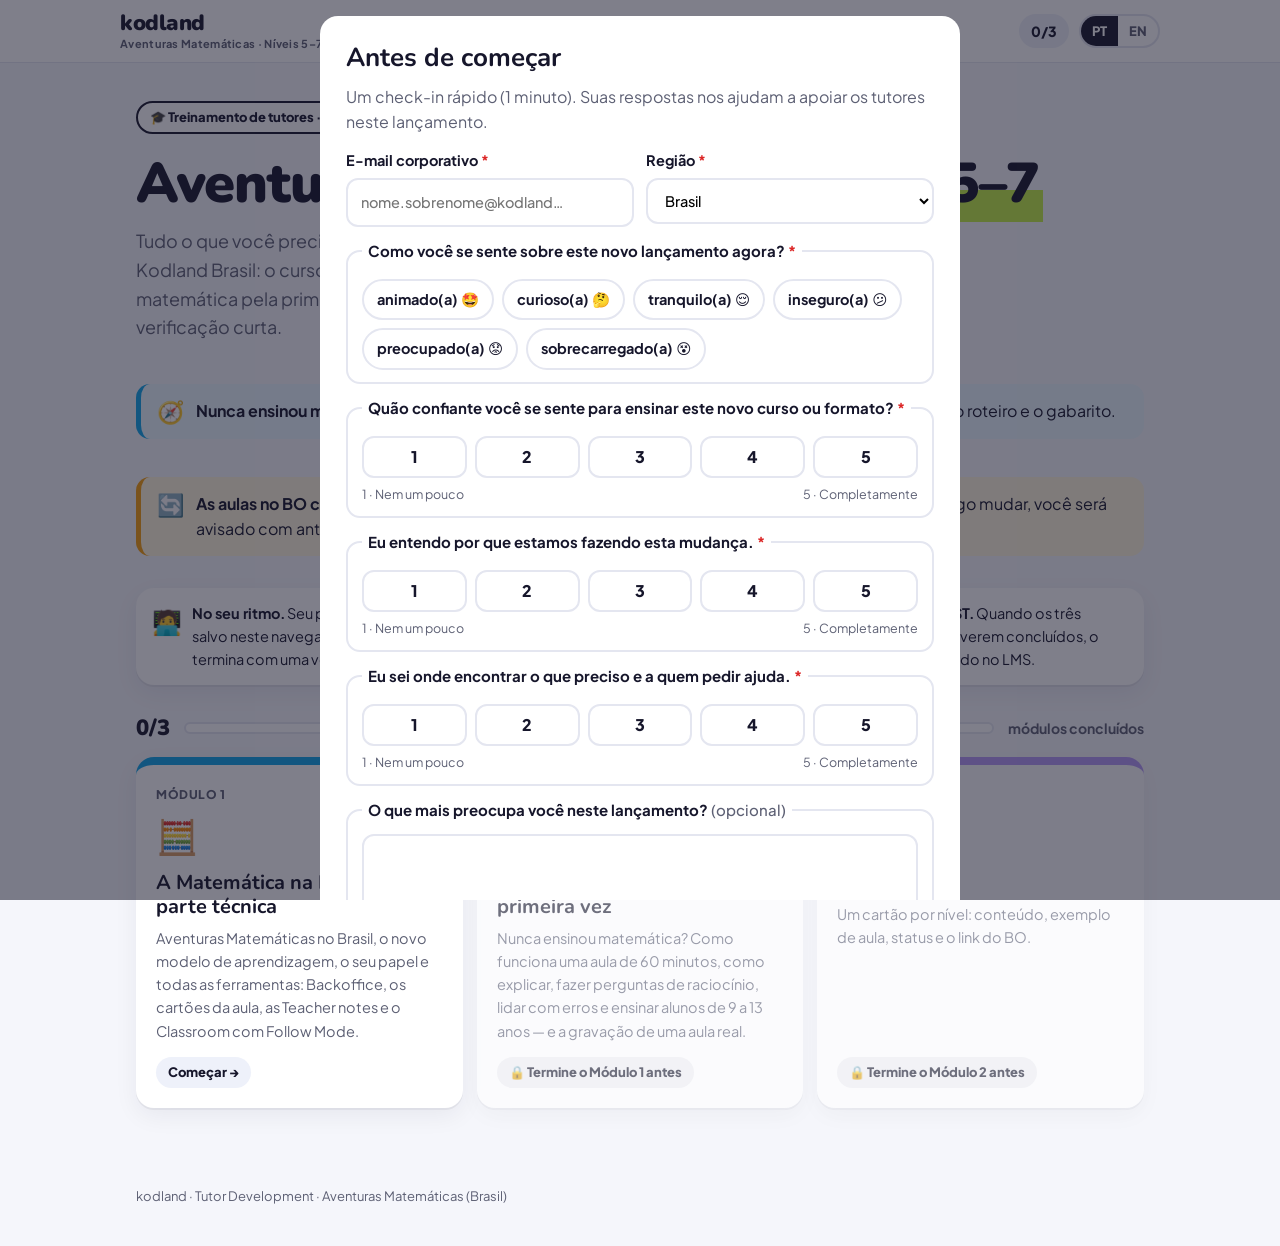
==== index.html @ f68325d1 "Add files via upload" ====
<!doctype html>
<html lang="pt">
<head>
<meta charset="utf-8">
<meta name="viewport" content="width=device-width, initial-scale=1">
<title>Math Adventures Levels 5–7 · Tutor training</title>
<script>
/* Language: ?lang=pt (default) or ?lang=en loads assets/content-<lang>.js */
(function(){
  var m = /[?&]lang=([a-z]{2})/.exec(location.search);
  var lang = m && ['pt','en'].indexOf(m[1]) >= 0 ? m[1] : 'pt';
  window.COURSE_LANGS = [['pt','PT'],['en','EN']];
  document.write('<script src="assets/content-' + lang + '.js"><\/script>');
})();
</script>
<script>
if (!window.COURSE){ /* the language file is missing or broken: fall back to Portuguese */
  document.write('<script src="assets/content-pt.js"><\/script>');
}
</script>
<link rel="preconnect" href="https://fonts.googleapis.com">
<link rel="preconnect" href="https://fonts.gstatic.com" crossorigin>
<link href="https://fonts.googleapis.com/css2?family=Nunito:wght@700;800;900&family=Plus+Jakarta+Sans:wght@400;500;600;700;800&display=swap" rel="stylesheet">
<link rel="stylesheet" href="assets/course.css">
</head>
<body>
<nav class="nav" id="nav"></nav>
<main id="view"></main>
<div class="ovl" id="modal"></div>
<div class="ovl survey-ovl" id="startSurvey"></div>
<canvas id="confetti"></canvas>
<footer class="foot"><span id="footTxt"></span><button id="devLink" type="button">🛠 Developer</button></footer>
<script src="assets/engine.js"></script>
</body>
</html>
---- assets/course.css ----
/* Aventuras Matemáticas — Tutor Training (Brazil) · styles */
:root{
  --bg:#F5F6FB; --card:#FFFFFF; --ink:#16162B; --muted:#5D6074; --line:#E4E6F0; --soft:#EEF1FA;
  --lime:#C4F046; --lime-d:#9CC92A; --pink:#F03D9E; --course:#0EA5E9;
  --ok:#16A34A; --ok-bg:#E8F7EC; --ko:#DC2626; --ko-bg:#FDECEC; --warn-bg:#FFF6DD; --tip-bg:#E9F6FE;
  --r:18px; --shadow:0 2px 0 rgba(22,22,43,.06), 0 8px 24px rgba(22,22,43,.06);
  --fh:'Nunito', system-ui, sans-serif; --fb:'Plus Jakarta Sans', system-ui, sans-serif;
}
*{ box-sizing:border-box; }
html{ scroll-behavior:smooth; }
body{ margin:0; background:var(--bg); color:var(--ink); font:16px/1.6 var(--fb); -webkit-font-smoothing:antialiased; }
body.locked{ overflow:hidden; }
button{ font:inherit; color:inherit; cursor:pointer; }
a{ color:#2563EB; }
h1,h2,h3,h4{ font-family:var(--fh); line-height:1.2; margin:0 0 .4em; }
img{ max-width:100%; }

/* nav */
.nav{ position:sticky; top:0; z-index:20; display:flex; align-items:center; gap:10px; padding:12px max(16px, calc(50% - 520px)); background:rgba(255,255,255,.92); backdrop-filter:blur(8px); border-bottom:1px solid var(--line); }
.logo{ font:900 22px var(--fh); letter-spacing:-.5px; display:flex; flex-direction:column; line-height:1; }
.logo small{ font:700 11px var(--fb); color:var(--muted); letter-spacing:.3px; margin-top:3px; }
.sp{ flex:1; }
.npill{ background:var(--soft); border-radius:999px; padding:6px 12px; font-weight:800; font-size:14px; }
.nbtn{ background:none; border:2px solid var(--line); border-radius:999px; padding:6px 14px; font-weight:700; font-size:14px; }
.nbtn:hover{ border-color:var(--ink); }
.langsw{ display:inline-flex; border:2px solid var(--line); border-radius:999px; overflow:hidden; }
.langsw a{ padding:5px 11px; font-weight:800; font-size:13px; color:var(--muted); text-decoration:none; }
.langsw a.on{ background:var(--ink); color:#fff; }

main{ max-width:1040px; margin:0 auto; padding:28px 16px 60px; }
.foot{ max-width:1040px; margin:0 auto; padding:18px 16px 40px; color:var(--muted); font-size:13px; display:flex; gap:12px; justify-content:space-between; flex-wrap:wrap; }
.foot button{ background:none; border:none; color:var(--muted); font-size:13px; }

/* buttons */
.btn-y,.btn-g{ display:inline-flex; align-items:center; gap:6px; border-radius:999px; padding:12px 22px; font-weight:800; font-size:15px; text-decoration:none; border:2px solid var(--ink); }
.btn-y{ background:var(--lime); color:var(--ink); box-shadow:0 3px 0 var(--ink); }
.btn-y:hover{ transform:translateY(-1px); }
.btn-y:disabled{ opacity:.45; cursor:not-allowed; transform:none; box-shadow:none; }
.btn-g{ background:#fff; color:var(--ink); }
.btn-row{ display:flex; gap:10px; flex-wrap:wrap; align-items:center; margin-top:18px; }
.btn-row.center{ justify-content:center; }
.btn-col{ display:flex; flex-direction:column; gap:8px; margin-top:14px; }
.btn-col button{ justify-content:center; }

/* home */
.hero{ padding:10px 0 6px; }
.kicker{ display:inline-block; background:#fff; border:2px solid var(--ink); border-radius:999px; padding:4px 12px; font-weight:800; font-size:13px; }
.hero h1{ font-size:clamp(34px, 6vw, 56px); font-weight:900; margin:16px 0 10px; letter-spacing:-1px; }
.hl{ background:linear-gradient(transparent 58%, var(--lime) 58%); padding:0 4px; }
.lead{ font-size:18px; color:var(--muted); max-width:760px; margin:0; }
.notes{ display:grid; gap:10px; margin-top:22px; }
.facts{ display:grid; grid-template-columns:repeat(auto-fit, minmax(220px, 1fr)); gap:12px; margin-top:18px; }
.fact{ background:#fff; border-radius:var(--r); padding:14px 16px; display:flex; gap:10px; box-shadow:var(--shadow); font-size:14.5px; }
.fn{ font-size:24px; }
.prog{ display:flex; align-items:center; gap:14px; margin:28px 0 14px; }
.prog b{ font:900 22px var(--fh); }
.ptrack{ flex:1; height:12px; background:#fff; border-radius:999px; overflow:hidden; border:2px solid var(--line); }
.pfill{ height:100%; background:var(--lime-d); border-radius:999px; transition:width .4s; }
.plabel{ color:var(--muted); font-size:14px; font-weight:700; }
.mods{ display:grid; grid-template-columns:repeat(auto-fill, minmax(280px, 1fr)); gap:14px; }
.mcard{ text-align:left; background:#fff; border:none; border-radius:var(--r); padding:20px; box-shadow:var(--shadow); border-top:8px solid var(--mc); display:flex; flex-direction:column; gap:4px; min-height:220px; transition:transform .15s; }
.mcard:hover{ transform:translateY(-2px); }
.mcard .mn{ font-size:12px; font-weight:800; text-transform:uppercase; letter-spacing:.6px; color:var(--muted); }
.mcard .me{ font-size:34px; }
.mcard h3{ font-size:20px; margin:4px 0; }
.mcard p{ margin:0; color:var(--muted); font-size:14.5px; flex:1; }
.badge{ align-self:flex-start; margin-top:10px; background:var(--soft); border-radius:999px; padding:5px 12px; font-weight:800; font-size:13px; }
.mcard.done .badge{ background:var(--ok-bg); color:var(--ok); }
.mcard.locked{ opacity:.6; }
.mcard.locked .badge{ background:#F1F1F4; }

/* callouts */
.callout{ display:flex; gap:12px; border-radius:14px; padding:14px 16px; background:var(--tip-bg); border-left:5px solid var(--course); margin:14px 0; }
.callout.warn{ background:var(--warn-bg); border-left-color:#F59E0B; }
.callout.tip{ background:var(--tip-bg); }
.callout .ci{ font-size:22px; line-height:1.2; }
.callout p{ margin:0; }

/* module */
.mhead{ background:#fff; border-radius:var(--r); padding:24px; box-shadow:var(--shadow); border-top:8px solid var(--mc); }
.eyebrow{ font-size:12.5px; font-weight:800; text-transform:uppercase; letter-spacing:.6px; color:var(--muted); }
.mhead h1{ font-size:clamp(26px, 4vw, 38px); font-weight:900; margin:8px 0 10px; }
.mobj{ background:var(--soft); border-radius:12px; padding:12px 14px; font-size:15px; }
.chips{ display:flex; flex-wrap:wrap; gap:8px; margin:18px 0 6px; align-items:center; }
.chl{ font-size:13px; font-weight:800; color:var(--muted); margin-right:4px; }
.chip{ background:#fff; border:2px solid var(--line); border-radius:999px; padding:6px 12px; font-size:13.5px; font-weight:700; }
.chip:hover{ border-color:var(--course); }
.sec{ background:#fff; border-radius:var(--r); padding:22px 24px; box-shadow:var(--shadow); margin-top:16px; scroll-margin-top:80px; }
.sh{ font-size:22px; font-weight:900; margin-bottom:12px; }
.hint{ color:var(--muted); margin:-4px 0 14px; font-size:14.5px; }
.rich{ font-size:16px; }
.rich p{ margin:0 0 12px; }
.rich ul,.rich ol{ margin:0 0 14px; padding-left:22px; }
.rich li{ margin:4px 0; }
.rich h3{ font-size:18px; margin-top:18px; }
.rich .lh{ font-size:17px; margin:22px 0 10px; padding-top:14px; border-top:1px dashed var(--line); color:var(--ink); }
.rich .lh:first-child{ border-top:none; padding-top:0; margin-top:0; }
.rich strong{ font-weight:800; }
.rich em{ font-style:italic; }
.rich code{ background:var(--soft); border-radius:6px; padding:1px 6px; font-size:14px; }
.tw{ overflow-x:auto; margin:6px 0 16px; border:1px solid var(--line); border-radius:12px; }
.tw table{ border-collapse:collapse; width:100%; font-size:14.5px; min-width:520px; }
.tw th{ background:var(--soft); text-align:left; font-weight:800; }
.tw th,.tw td{ padding:10px 12px; border-bottom:1px solid var(--line); vertical-align:top; }
.tw tr:last-child td{ border-bottom:none; }
.ic{ width:26px; height:26px; object-fit:contain; vertical-align:middle; margin-right:4px; border-radius:6px; }

/* figures */
.figone,.figrow{ margin:16px 0; display:grid; gap:14px; }
.figrow{ grid-template-columns:repeat(auto-fit, minmax(240px, 1fr)); }
.cfig{ margin:0; background:var(--soft); border-radius:14px; padding:10px; }
.cfig img{ display:block; width:100%; border-radius:10px; }
.cfig figcaption{ font-size:13px; color:var(--muted); margin-top:8px; text-align:center; }
.cfig.ph .phbox{ height:150px; display:grid; place-items:center; font-size:40px; border:2px dashed #C7CBDA; border-radius:10px; background:#fff; }

/* tick lists */
.cklist{ display:flex; flex-direction:column; gap:8px; margin:6px 0 16px; }
.ck{ display:flex; gap:12px; align-items:flex-start; text-align:left; background:#fff; border:2px solid var(--line); border-radius:12px; padding:10px 12px; }
.ckb{ flex:0 0 22px; height:22px; border:2px solid var(--ink); border-radius:6px; margin-top:1px; display:grid; place-items:center; font-weight:900; font-size:14px; }
.ck.on{ border-color:var(--lime-d); background:#F7FDE6; }
.ck.on .ckb{ background:var(--lime); }
.ck.on .ckb::after{ content:'✓'; }

/* module check CTA */
.mcta{ display:flex; gap:16px; align-items:center; background:var(--ink); color:#fff; border-radius:var(--r); padding:20px 22px; margin-top:20px; flex-wrap:wrap; }
.mcta .e{ font-size:34px; }
.mcta .grow{ flex:1; min-width:220px; }
.mcta h3{ margin:0 0 4px; font-size:20px; }
.mcta p{ margin:0; color:#C9CAD8; font-size:14.5px; }
.lockmsg{ margin-top:8px; background:rgba(255,255,255,.1); border-radius:10px; padding:8px 12px; font-size:14px; font-weight:700; color:#FFE38A; }
.shake{ animation:shake .4s; }
@keyframes shake{ 25%{ transform:translateX(-5px);} 75%{ transform:translateX(5px);} }

/* levels */
.levels{ display:grid; grid-template-columns:repeat(auto-fill, minmax(200px, 1fr)); gap:12px; }
.lvl{ text-align:left; background:#fff; border:2px solid var(--line); border-left:8px solid var(--lc); border-radius:14px; padding:14px; display:flex; flex-direction:column; gap:4px; transition:transform .15s; }
.lvl:hover{ transform:translateY(-2px); border-color:var(--lc); }
.lvl .ln{ font:900 20px var(--fh); }
.lvl .lt{ font-size:13.5px; color:var(--muted); font-weight:600; }
.lvl .lm{ display:flex; gap:8px; flex-wrap:wrap; font-size:12.5px; font-weight:700; }
.lvl .ls{ margin-top:6px; font-size:13px; font-weight:800; color:var(--lc); }
.lvl.seen{ background:#F8FBF2; }
.lvl.seen .ls{ color:var(--ok); }
.lhead{ border-top-color:var(--mc); }
.bocard{ display:flex; align-items:center; gap:14px; margin-top:22px; padding:16px 18px; border-radius:14px; background:var(--ink); color:#fff; text-decoration:none; flex-wrap:wrap; }
.bocard .bi{ font-size:28px; }
.bocard div{ flex:1; min-width:180px; display:flex; flex-direction:column; }
.bocard small{ color:#C9CAD8; }
.lnav{ display:flex; justify-content:space-between; gap:10px; margin-top:18px; flex-wrap:wrap; }

/* quiz */
.quiz{ max-width:720px; margin:0 auto; background:#fff; border-radius:var(--r); padding:26px; box-shadow:var(--shadow); }
.qbar{ height:8px; background:var(--soft); border-radius:999px; overflow:hidden; margin-bottom:14px; }
.qbar i{ display:block; height:100%; background:var(--course); }
.qmeta{ font-size:13px; font-weight:800; color:var(--muted); }
.qq{ font-size:22px; margin:10px 0 16px; }
.qopt{ display:flex; gap:12px; align-items:flex-start; width:100%; text-align:left; background:#fff; border:2px solid var(--line); border-radius:14px; padding:12px 14px; margin-bottom:10px; font-size:15.5px; }
.qopt:hover{ border-color:var(--ink); }
.qopt .k{ flex:0 0 28px; height:28px; border-radius:8px; background:var(--soft); display:grid; place-items:center; font-weight:900; }
.answered .qopt{ pointer-events:none; }
.qopt.right{ border-color:var(--ok); background:var(--ok-bg); }
.qopt.wrong{ border-color:var(--ko); background:var(--ko-bg); }
.qfb{ display:none; border-radius:12px; padding:12px 14px; margin:6px 0 12px; font-size:15px; }
.qfb.show{ display:block; }
.qfb.ok{ background:var(--ok-bg); }
.qfb.ko{ background:var(--ko-bg); }
.qnext{ display:none; }
.qnext.show{ display:inline-flex; }

/* result */
.result{ max-width:640px; margin:20px auto; text-align:center; background:#fff; border-radius:var(--r); padding:30px 24px; box-shadow:var(--shadow); }
.result.wide{ max-width:780px; }
.result .re{ font-size:56px; }
.pct{ font:900 54px var(--fh); margin:6px 0; }
.pct.pass{ color:var(--ok); }
.pct.fail{ color:var(--ko); }
.result .btn-row{ justify-content:center; }
.nexts{ display:grid; gap:10px; text-align:left; margin-top:18px; }
.nexts div{ display:flex; gap:12px; background:var(--soft); border-radius:12px; padding:12px 14px; }
.nexts span{ font-size:22px; }
.nexts p{ margin:0; }
.p{ font-size:16px; }

/* overlays */
.ovl{ position:fixed; inset:0; z-index:60; background:rgba(22,22,43,.55); display:none; align-items:center; justify-content:center; padding:16px; }
.ovl.show{ display:flex; }
.mbox{ background:#fff; border-radius:var(--r); padding:26px; max-width:440px; width:100%; text-align:center; }
.mi{ font-size:44px; }
.devin{ width:100%; padding:12px 14px; border-radius:999px; border:2px solid var(--line); font-size:16px; margin:6px 0; }
.devbadge{ position:fixed; right:14px; bottom:14px; z-index:50; background:var(--pink); color:#fff; border:none; border-radius:999px; padding:8px 14px; font-weight:800; font-size:13px; }
#confetti{ position:fixed; inset:0; pointer-events:none; z-index:80; }

/* surveys */
.survey-ovl{ z-index:70; align-items:flex-start; overflow-y:auto; }
.sbox{ background:#fff; border-radius:var(--r); padding:26px; max-width:640px; width:100%; margin:auto; }
.sbox.inline{ padding:0; max-width:none; }
.sbox h2{ font-size:26px; }
.sintro{ color:var(--muted); margin:0 0 14px; }
.frow{ display:grid; grid-template-columns:repeat(auto-fit, minmax(220px, 1fr)); gap:12px; margin-bottom:6px; }
.fld{ display:flex; flex-direction:column; gap:6px; font-weight:700; font-size:14.5px; }
.fld input,.fld select,.sq textarea{ font:inherit; font-weight:500; padding:11px 13px; border:2px solid var(--line); border-radius:12px; background:#fff; width:100%; }
.fld input[readonly],.fld select:disabled{ background:var(--soft); color:var(--muted); }
.fld input.bad,.fld select.bad{ border-color:var(--ko); }
.sq{ border:2px solid var(--line); border-radius:14px; padding:12px 14px; margin:12px 0 0; }
.sq.miss{ border-color:var(--ko); background:#FFF8F8; }
.sq legend{ font-weight:700; padding:0 6px; font-size:15px; }
.req{ color:var(--ko); }
.opt{ color:var(--muted); font-weight:500; }
.chips2{ display:flex; flex-wrap:wrap; gap:8px; margin-top:4px; }
.pill input,.sc input{ position:absolute; opacity:0; pointer-events:none; }
.pill span{ display:inline-block; border:2px solid var(--line); border-radius:999px; padding:7px 13px; font-weight:700; font-size:14.5px; cursor:pointer; }
.pill input:checked + span{ background:var(--lime); border-color:var(--ink); }
.pill input:focus-visible + span,.sc input:focus-visible + span{ outline:3px solid var(--course); }
.scale{ display:flex; gap:8px; margin-top:4px; }
.sc{ flex:1; }
.sc span{ display:grid; place-items:center; height:42px; border:2px solid var(--line); border-radius:12px; font-weight:900; cursor:pointer; }
.sc input:checked + span{ background:var(--lime); border-color:var(--ink); }
.scl{ display:flex; justify-content:space-between; font-size:12.5px; color:var(--muted); margin-top:6px; }
.sg{ font-size:17px; margin:22px 0 0; color:var(--course); }
.serr{ color:var(--ko); font-weight:700; min-height:22px; margin:12px 0 0; }
.devskip{ background:none; border:none; color:var(--muted); text-decoration:underline; font-size:14px; }
.sent{ background:var(--ok-bg); border-radius:12px; padding:14px 16px; font-weight:700; }

@media (max-width:640px){
  main{ padding:18px 16px 50px; }
  .sec,.mhead,.quiz{ padding:18px 16px; }
  .lead{ font-size:16px; }
  .logo small{ display:none; }
  .nbtn{ padding:5px 10px; font-size:13px; }
}
.figone{ max-width:760px; margin-left:auto; margin-right:auto; }
.cfig img{ max-height:520px; object-fit:contain; background:#fff; }

/* Follow Mode demo */
.fmwrap{ margin:14px 0 18px; }
.fmdemo{ background:#F3FBDD; border:2px solid #DDF2A6; border-radius:18px; padding:16px; }
.fm-ctrl{ display:flex; gap:10px; align-items:center; flex-wrap:wrap; margin-bottom:12px; }
.fm-ctrl .btn-g{ padding:8px 16px; font-size:14px; }
.fm-hint{ font-size:13px; color:var(--muted); font-weight:700; }
.lead-sw{ display:inline-flex; align-items:center; gap:10px; background:var(--ink); color:#fff; border:none; border-radius:999px; padding:9px 15px; font-weight:800; font-size:13.5px; }
.lead-sw i{ width:38px; height:22px; border-radius:999px; border:2px solid #fff; position:relative; transition:.25s; }
.lead-sw i::after{ content:""; position:absolute; width:14px; height:14px; border-radius:50%; background:#fff; top:2px; left:2px; transition:.25s; }
.lead-sw.on i{ background:#3E7BFA; border-color:#3E7BFA; }
.lead-sw.on i::after{ left:18px; }
.fm{ display:grid; grid-template-columns:1fr 1fr; gap:14px; }
.screen{ border-radius:18px; background:#2A2C3D; padding:12px; color:#E6E8EE; }
.screen .sc-h{ display:flex; justify-content:space-between; font-size:12px; font-weight:800; color:#AEB3C6; margin-bottom:8px; }
.screen .sc-card{ border-radius:12px; background:#31344A; padding:12px; min-height:118px; font-size:13px; line-height:1.5; }
.screen .sc-card b{ display:block; color:#fff; font-size:14px; margin-bottom:6px; }
.screen .tnb{ display:block; border:1.5px dashed #F2A93B; background:#2E2A22; color:#F2C27B; border-radius:8px; padding:5px 8px; font-size:11.5px; margin-bottom:8px; }
.screen .follow{ display:inline-block; margin-top:8px; background:#fff; color:#1d2131; border-radius:999px; font-size:11px; font-weight:800; padding:3px 9px; }
.fm-out{ margin-top:12px; border-radius:14px; background:#fff; border:2px solid #DDF2A6; padding:12px 16px; font-size:15px; }
.fm-info{ display:grid; grid-template-columns:repeat(auto-fit, minmax(220px, 1fr)); gap:10px; margin-top:12px; }
.fm-info div{ background:var(--soft); border-radius:14px; padding:12px 14px; }
.fm-info span{ font-size:22px; margin-right:6px; }
.fm-info b{ font-size:15px; }
.fm-info p{ margin:4px 0 0; font-size:14px; color:var(--muted); }
.tfig{ background:none; padding:0; }
.timing table{ min-width:560px; }
.timing td:first-child,.timing th:first-child{ width:34px; text-align:center; font-weight:800; }
.timing td:nth-child(4),.timing td:nth-child(5){ white-space:nowrap; }
@media (max-width:640px){ .fm{ grid-template-columns:1fr; } }

/* interactive widgets */
.whint{ font-size:12.5px !important; font-weight:800; color:var(--course); margin:6px 0 8px !important; text-transform:none; }
.flipgrid{ display:grid; grid-template-columns:repeat(auto-fill, minmax(200px, 1fr)); gap:10px; margin:0 0 16px; }
.flip{ position:relative; min-height:112px; border:2px solid var(--line); border-radius:16px; background:#fff; padding:14px; text-align:left; transition:transform .2s, border-color .2s; }
.flip:hover{ transform:translateY(-2px); border-color:var(--course); }
.flip .ff{ display:flex; align-items:center; gap:6px; font-weight:800; font-size:15px; }
.flip .ff::after{ content:'↻'; margin-left:auto; color:var(--muted); font-size:14px; }
.flip .fb{ display:none; font-size:14.5px; }
.flip .fx{ display:block; margin-top:6px; font-size:13px; color:var(--muted); }
.flip.on{ background:var(--ink); color:#fff; border-color:var(--ink); animation:flipIn .3s; }
.flip.on .ff{ display:none; }
.flip.on .fb{ display:block; }
.flip.on .fx{ color:#C9CAD8; }
.flip.on code{ background:rgba(255,255,255,.15); color:#fff; }
@keyframes flipIn{ from{ transform:rotateY(80deg); opacity:.3; } to{ transform:none; opacity:1; } }
.rvgrid{ display:grid; grid-template-columns:repeat(auto-fill, minmax(260px, 1fr)); gap:10px; margin:0 0 16px; }
.rv{ border:2px solid var(--line); border-radius:16px; background:#fff; padding:14px; text-align:left; display:flex; flex-direction:column; gap:8px; transition:border-color .2s; }
.rv:hover{ border-color:var(--course); }
.rv .rf{ display:flex; flex-direction:column; gap:4px; font-size:15px; }
.rv .rtag{ align-self:flex-start; background:var(--soft); border-radius:999px; padding:2px 10px; font-size:12px; font-weight:800; color:var(--muted); }
.rv:not(.on) .rf::after{ content:'👆'; align-self:flex-end; font-size:14px; opacity:.6; }
.rv .rb{ display:none; background:var(--ok-bg); border-radius:12px; padding:10px 12px; font-size:14.5px; animation:pop .25s; }
.rv .rlab{ display:block; font-size:12px; font-weight:800; text-transform:uppercase; letter-spacing:.4px; color:var(--ok); margin-bottom:2px; }
.rv .rq{ display:block; font-weight:800; font-size:15.5px; }
.rv .fx{ display:block; margin-top:4px; color:var(--muted); font-size:13px; }
.rv.on{ border-color:var(--ok); }
.rv.on .rb{ display:block; }
@keyframes pop{ from{ transform:scale(.96); opacity:0; } to{ transform:none; opacity:1; } }
.acc{ display:flex; flex-direction:column; gap:8px; margin:0 0 16px; }
.ai{ border:2px solid var(--line); border-radius:14px; background:#fff; overflow:hidden; }
.ah{ width:100%; display:flex; align-items:center; gap:10px; background:none; border:none; padding:12px 14px; text-align:left; font-weight:800; font-size:15.5px; }
.ah:hover{ background:var(--soft); }
.an{ flex:0 0 28px; height:28px; border-radius:50%; background:var(--course); color:#fff; display:grid; place-items:center; font-size:14px; }
.at{ flex:1; }
.ax{ font-size:20px; color:var(--muted); transition:transform .2s; }
.ab{ display:none; padding:0 14px 14px 14px; font-size:15px; }
.ai.open{ border-color:var(--course); }
.ai.open .ax{ transform:rotate(45deg); }
.ai.open .ab{ display:block; animation:pop .2s; }
.ab p:last-child{ margin-bottom:0; }
.tabs{ border:2px solid var(--line); border-radius:16px; overflow:hidden; margin:0 0 16px; background:#fff; }
.tbar{ display:flex; flex-wrap:wrap; background:var(--soft); }
.tb{ flex:1; min-width:140px; border:none; background:none; padding:12px; text-align:left; display:flex; flex-direction:column; border-bottom:3px solid transparent; }
.tb b{ font-size:16px; }
.tb small{ color:var(--muted); font-weight:700; }
.tb.on{ background:#fff; border-bottom-color:var(--course); }
.tp{ display:none; padding:14px 16px; font-size:15px; }
.tp.on{ display:block; animation:pop .2s; }

/* lesson recordings */
.video{ margin:10px 0 16px; }
.vframe{ position:relative; width:100%; aspect-ratio:16/9; border-radius:16px; overflow:hidden; background:#1E1F2E; }
.vframe iframe{ position:absolute; inset:0; width:100%; height:100%; border:0; }
.vsoon{ display:flex; flex-direction:column; align-items:center; justify-content:center; gap:4px; color:#E6E8EE; text-align:center; padding:20px; background:repeating-linear-gradient(135deg,#25263A 0 14px,#2A2C40 14px 28px); }
.vsoon span{ font-size:42px; }
.vsoon b{ font:800 18px var(--fh); }
.vsoon p{ margin:0; color:#AEB3C6; font-size:14px; }

/* ---------- image placeholders (final pictures to be added) ---------- */
.imgone,.imgrow{margin:18px 0}
.imgrow{display:grid;grid-template-columns:repeat(auto-fit,minmax(240px,1fr));gap:14px}
.imgneed{display:flex;gap:14px;align-items:flex-start;padding:16px 18px;border:2px dashed var(--line,#cbd5e1);border-radius:16px;background:repeating-linear-gradient(135deg,transparent 0 12px,rgba(148,163,184,.08) 12px 24px)}
.imgneed .ii{font-size:28px;line-height:1}
.imgneed b{display:block;font-size:13px;letter-spacing:.04em;text-transform:uppercase;color:#64748b}
.imgneed p{margin:4px 0 6px;font-size:15px;line-height:1.5}
.imgneed small{font-family:ui-monospace,Menlo,monospace;font-size:12px;color:#94a3b8}
.callout.status{border-left-color:#10B981;background:rgba(16,185,129,.08);border-radius:16px}
.callout.status strong:first-child{display:inline-block;padding:2px 10px;margin-right:6px;border-radius:999px;background:#10B981;color:#fff;font-size:12px;letter-spacing:.03em;text-transform:uppercase}

/* pictures: two per row, click to enlarge */
.figrow{ grid-template-columns:repeat(auto-fit, minmax(380px, 1fr)); }
@media (max-width:640px){ .figrow{ grid-template-columns:1fr; } }
.cfig img{ cursor:zoom-in; }
.zoomov{ position:fixed; inset:0; z-index:9999; background:rgba(10,12,24,.86); display:flex; flex-direction:column; align-items:center; justify-content:center; padding:24px; cursor:zoom-out; }
.zoomov img{ max-width:min(1400px, 96vw); max-height:84vh; border-radius:12px; background:#fff; }
.zoomov p{ color:#fff; margin:12px 0 0; font-size:14px; text-align:center; }
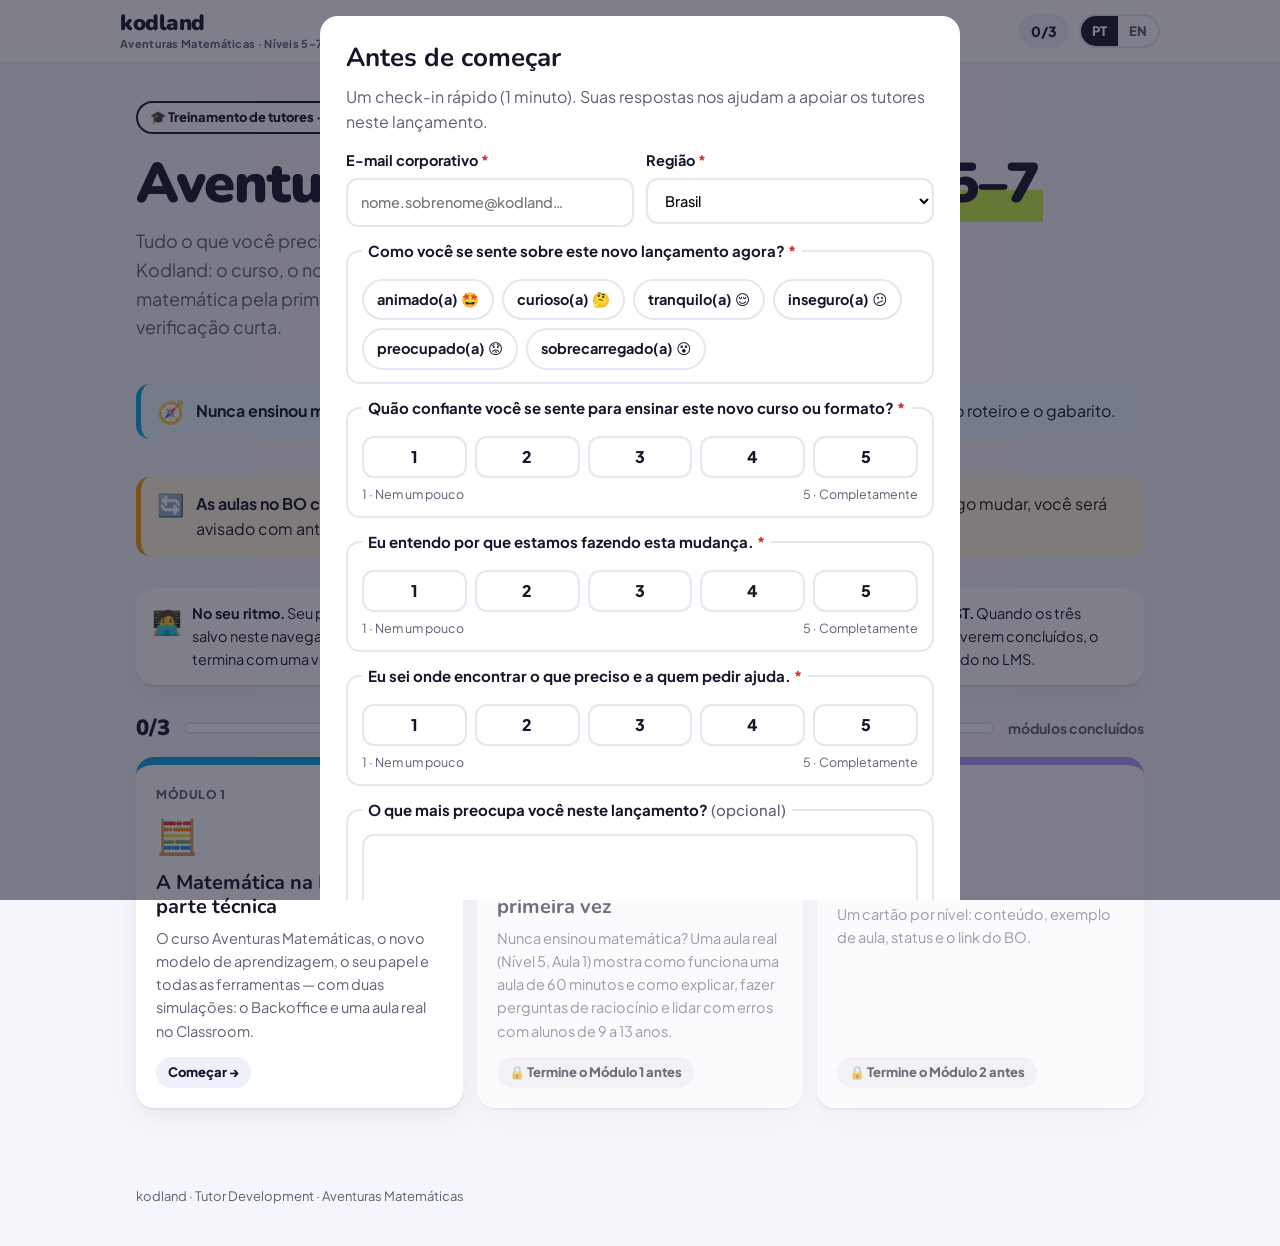
==== commit c5cfd4f6: "Add files via upload" ====
--- a/index.html
+++ b/index.html
@@ -22,6 +22,7 @@
 <link rel="preconnect" href="https://fonts.gstatic.com" crossorigin>
 <link href="https://fonts.googleapis.com/css2?family=Nunito:wght@700;800;900&family=Plus+Jakarta+Sans:wght@400;500;600;700;800&display=swap" rel="stylesheet">
 <link rel="stylesheet" href="assets/course.css">
+<script src="shared/td-gate.js" defer></script>
 </head>
 <body>
 <nav class="nav" id="nav"></nav>
@@ -31,5 +32,6 @@
 <canvas id="confetti"></canvas>
 <footer class="foot"><span id="footTxt"></span><button id="devLink" type="button">🛠 Developer</button></footer>
 <script src="assets/engine.js"></script>
+<script src="shared/td-time.js"></script>
 </body>
 </html>
--- a/assets/course.css
+++ b/assets/course.css
@@ -337,3 +337,258 @@
 .zoomov{ position:fixed; inset:0; z-index:9999; background:rgba(10,12,24,.86); display:flex; flex-direction:column; align-items:center; justify-content:center; padding:24px; cursor:zoom-out; }
 .zoomov img{ max-width:min(1400px, 96vw); max-height:84vh; border-radius:12px; background:#fff; }
 .zoomov p{ color:#fff; margin:12px 0 0; font-size:14px; text-align:center; }
+
+/* ---------- simulations ---------- */
+.simbox{display:flex;gap:16px;align-items:flex-start;border:2px solid var(--course,#0EA5E9);border-radius:18px;padding:18px 20px;margin:18px 0 8px;background:linear-gradient(135deg,rgba(14,165,233,.07),rgba(139,92,246,.07))}
+.simbox .se{font-size:38px;line-height:1}
+.simbox .grow{flex:1;min-width:0}
+.simbadge{display:inline-block;font-size:11px;font-weight:800;letter-spacing:.06em;text-transform:uppercase;background:#111827;color:#fff;border-radius:999px;padding:3px 10px;margin-bottom:6px}
+.simbox h3{margin:2px 0 6px;font-size:19px}
+.simbox p{margin:0}
+.simstate{margin-top:10px;font-weight:800;font-size:14px}
+.simbtns{display:flex;gap:10px;flex-wrap:wrap;margin-top:12px}
+.simframe iframe{width:100%;height:min(88vh,860px);border:1px solid rgba(0,0,0,.12);border-radius:16px;margin-top:10px;background:#fff}
+/* ---------- video still to be recorded ---------- */
+.vneed{display:flex;gap:14px;align-items:flex-start;padding:16px 18px;border:2px dashed #C7CBDA;border-radius:16px;margin:12px 0;background:repeating-linear-gradient(135deg,transparent 0 12px,rgba(148,163,184,.08) 12px 24px)}
+.vneed .ii{font-size:30px;line-height:1}
+.vneed b{display:block;font-size:12px;letter-spacing:.05em;text-transform:uppercase;color:#64748b}
+.vneed h4{margin:4px 0 4px;font-size:16px}
+.vneed p{margin:0 0 6px;font-size:14.5px;line-height:1.55}
+.vneed small{font-family:ui-monospace,Menlo,monospace;font-size:12px;color:#94a3b8}
+.vframe video{width:100%;height:100%;display:block;background:#000}
+/* ---------- Classroom time notifications ---------- */
+.ctimer{display:grid;grid-template-columns:repeat(auto-fit,minmax(200px,1fr));gap:12px;margin:14px 0}
+.ctoast{border-radius:14px;padding:14px 16px;color:#fff;box-shadow:0 6px 18px rgba(15,23,42,.15)}
+.ctoast .tt{font-size:12px;font-weight:800;letter-spacing:.05em;text-transform:uppercase;opacity:.85}
+.ctoast b{display:block;font-size:17px;margin:4px 0}
+.ctoast p{margin:0;font-size:13.5px;opacity:.95}
+.ctoast.t15{background:#2563EB}.ctoast.t3{background:#F59E0B;color:#1f1300}.ctoast.t0{background:#DC2626}
+.ctoast .cd{font-family:ui-monospace,Menlo,monospace;font-size:24px;font-weight:800;display:block;margin:2px 0}
+
+/* ---------- open (no-click) blocks: tiles and lesson steps ---------- */
+.tiles{display:grid;grid-template-columns:repeat(auto-fit,minmax(230px,1fr));gap:12px;margin:14px 0}
+.tiles.t3{grid-template-columns:repeat(auto-fit,minmax(250px,1fr))}
+.tile{background:#fff;border:1px solid var(--line,#E6E8F0);border-radius:16px;padding:14px 16px;box-shadow:0 1px 3px rgba(15,23,42,.05);position:relative}
+.tile b{display:block;font-size:15.5px;margin-bottom:6px;line-height:1.35}
+.tile p{margin:0;font-size:14.5px;line-height:1.55;color:var(--muted,#475569)}
+.tiles.num .tile{padding-top:16px}
+.tile-n{position:absolute;top:-10px;left:14px;width:24px;height:24px;border-radius:50%;background:var(--course,#0EA5E9);color:#fff;font-weight:800;font-size:13px;display:flex;align-items:center;justify-content:center}
+.tile-tag{display:inline-block;font-size:12px;font-weight:800;background:#EEF2FF;color:#4338CA;border-radius:999px;padding:2px 10px;margin-bottom:8px}
+.tile-ex{margin-top:8px!important;padding:10px 12px;background:#FFF7E6;border-radius:10px;color:#3f2d00!important}
+.tile-ex span{display:block;font-size:11.5px;font-weight:800;text-transform:uppercase;letter-spacing:.04em;color:#A16207;margin-bottom:3px}
+.steps{display:flex;flex-direction:column;gap:14px;margin:16px 0;position:relative}
+.stp{display:flex;gap:14px;align-items:flex-start}
+.stp-n{flex:0 0 34px;height:34px;border-radius:50%;background:var(--course,#0EA5E9);color:#fff;font-weight:800;display:flex;align-items:center;justify-content:center;margin-top:12px}
+.stp-c{flex:1;display:grid;grid-template-columns:220px 1fr;gap:4px 16px;background:#fff;border:1px solid var(--line,#E6E8F0);border-radius:16px;padding:12px;align-items:start}
+.stp-c img{grid-row:span 2;width:100%;border-radius:10px;display:block;cursor:zoom-in}
+.stp-t{display:flex;gap:10px;align-items:center;flex-wrap:wrap}
+.stp-t b{font-size:16px}
+.stp-time{font-size:12px;font-weight:800;background:#E0F2FE;color:#075985;border-radius:999px;padding:2px 10px}
+.stp-c p{margin:0;font-size:14.5px;line-height:1.55}
+@media (max-width:700px){.stp-c{grid-template-columns:1fr}.stp-c img{grid-row:auto}}
+.tiles.num{grid-template-columns:repeat(auto-fit,minmax(170px,1fr))}
+
+/* ===== Module 2 games ===== */
+.game{ background:#fff; border:2px solid var(--ink); border-radius:18px; padding:16px; margin:12px 0 20px; box-shadow:0 4px 0 var(--ink); }
+.gm-top{ display:flex; justify-content:space-between; align-items:center; gap:10px; font-weight:800; font-size:13.5px; color:var(--muted); margin-bottom:12px; }
+.gm-dots{ display:flex; gap:5px; } .gm-dots i{ width:10px; height:10px; border-radius:50%; background:var(--line); } .gm-dots i.done{ background:var(--lime); border:1px solid var(--ink); } .gm-dots i.now{ background:var(--ink); }
+.gm-ask{ display:grid; grid-template-columns:1fr 1fr; gap:16px; }
+@media (max-width:720px){ .gm-ask{ grid-template-columns:1fr; } }
+.gm-left{ background:var(--soft); border-radius:14px; padding:14px; }
+.gm-tag{ display:inline-block; background:var(--ink); color:#fff; border-radius:999px; padding:3px 10px; font-size:12px; font-weight:800; }
+.gm-task{ font-weight:800; font-size:17px; margin:8px 0 10px; }
+.gm-board{ background:#fff; border:2px dashed var(--line); border-radius:12px; padding:12px; text-align:center; }
+.gm-touch{ display:block; color:var(--muted); font-size:12.5px; margin-top:6px; }
+.gm-said{ margin-top:12px; background:#fff; border:2px solid var(--ink); border-radius:14px 14px 14px 4px; padding:8px 12px; font-size:15px; }
+.gm-said span{ display:block; font-size:12px; font-weight:800; color:var(--muted); }
+.gb-note{ margin-top:8px; font-size:14px; min-height:22px; }
+.gb-count{ display:grid; grid-template-columns:repeat(var(--cols),56px); gap:8px; justify-content:center; }
+.gi{ position:relative; font-size:34px; width:56px; height:56px; border:2px solid var(--line); border-radius:12px; background:#fff; cursor:pointer; padding:0; }
+.gi i{ position:absolute; top:-8px; right:-8px; font-style:normal; font-size:12px; font-weight:900; background:var(--ink); color:#fff; border-radius:50%; width:22px; height:22px; line-height:22px; display:none; }
+.gi.on{ border-color:var(--ink); background:#FFF8D6; } .gi.on i{ display:block; }
+.gb-box{ font-size:64px; background:#fff; border:2px solid var(--line); border-radius:16px; padding:8px 24px; cursor:pointer; transition:transform .2s; }
+.gb-box.open{ transform:rotate(-12deg); border-color:var(--ink); }
+.gb-cmp{ display:flex; align-items:center; justify-content:center; gap:10px; }
+.pile{ max-width:150px; font-size:24px; line-height:1.15; background:#fff; border:2px solid var(--line); border-radius:12px; padding:8px; cursor:pointer; word-break:break-all; }
+.pile b{ display:block; font-size:18px; } .pile.on{ border-color:var(--ink); background:#FFF8D6; }
+.croc{ font-size:30px; font-weight:900; min-width:34px; }
+.gb-blocks{ display:flex; gap:14px; justify-content:center; align-items:flex-end; min-height:110px; }
+.gb-blocks .tens{ display:flex; gap:4px; } .gb-blocks .ones{ display:grid; grid-template-columns:repeat(4,14px); gap:3px; }
+.ten{ display:block; width:14px; height:104px; background:repeating-linear-gradient(#4D7CFE 0 9px,#2A4FBF 9px 10.4px); border:1px solid var(--ink); border-radius:3px; }
+.one{ display:block; width:14px; height:14px; background:#FF8A3D; border:1px solid var(--ink); border-radius:3px; }
+.gb-btn{ margin-top:10px; padding:8px 14px; font-size:13.5px; } .gb-btn:disabled{ opacity:.45; }
+.gb-pizzas{ display:flex; gap:18px; justify-content:center; } .pz{ width:120px; } .pz b{ display:block; font-size:18px; }
+.sl{ fill:#FFD66B; stroke:#B5651D; stroke-width:1.6; cursor:pointer; } .sl.on{ fill:#E8492E; }
+.gm-right h4{ margin:4px 0 10px; font-size:16px; }
+.gm-opts{ display:grid; gap:8px; }
+.gm-opt{ text-align:left; background:#fff; border:2px solid var(--line); border-radius:12px; padding:10px 12px; font-size:15px; cursor:pointer; color:var(--ink); }
+.gm-opt:hover:not(:disabled){ border-color:var(--ink); }
+.gm-opt.right{ border-color:#1E9E5A; background:#E6F8EE; } .gm-opt.wrong{ border-color:#D9363E; background:#FDECEC; } .gm-opt.dim{ opacity:.5; }
+.gm-fb:not(:empty){ margin-top:12px; } .gm-fb p{ margin:6px 0; font-size:14.5px; }
+.gm-verdict{ font-weight:900; font-size:16px; } .gm-verdict.ok{ color:#1E9E5A; } .gm-verdict.no{ color:#C2410C; }
+.gm-rev{ background:var(--soft); border-radius:12px; padding:8px 12px; margin:8px 0 12px; }
+.gm-end{ text-align:center; padding:12px; } .gm-big{ font-size:54px; } .gm-end p{ font-weight:800; font-size:17px; }
+.hb-card{ display:flex; gap:12px; align-items:center; background:var(--soft); border-radius:14px; padding:16px; font-size:17px; font-weight:700; }
+.hb-card p{ margin:0; } .hb-who{ font-size:40px; }
+.hb-btns{ display:flex; gap:10px; margin:12px 0; } .hb-b{ flex:1; font-weight:800; font-size:16px; padding:12px; border-radius:14px; border:2px solid var(--ink); background:#fff; cursor:pointer; color:var(--ink); }
+.hb-b.good:hover:not(:disabled){ background:#E6F8EE; } .hb-b.bad:hover:not(:disabled){ background:#FDECEC; }
+.hb-b.right{ background:#E6F8EE; border-color:#1E9E5A; } .hb-b.dim{ opacity:.4; }
+.hb-tag{ display:inline-block; background:var(--lime); border:1px solid var(--ink); border-radius:999px; padding:1px 8px; font-size:12.5px; font-weight:800; margin-right:4px; }
+.hb-badges{ display:flex; flex-wrap:wrap; gap:6px; margin-top:12px; justify-content:center; }
+.hb-badges span{ font-size:12.5px; font-weight:700; border:2px dashed var(--line); border-radius:999px; padding:3px 10px; color:var(--muted); }
+.hb-badges span.on{ border:2px solid var(--ink); color:var(--ink); background:#FFF8D6; }
+.wtabs{ display:flex; gap:6px; flex-wrap:wrap; margin-bottom:12px; }
+.wtabs button{ border:2px solid var(--line); background:#fff; border-radius:999px; padding:6px 12px; font-weight:800; font-size:14px; cursor:pointer; color:var(--ink); }
+.wtabs button.on{ border-color:var(--ink); background:var(--ink); color:#fff; } .wtabs button.done::after{ content:' ✓'; }
+.wbody{ display:grid; grid-template-columns:1.1fr 1fr; gap:16px; } @media (max-width:720px){ .wbody{ grid-template-columns:1fr; } }
+.wleft{ background:var(--soft); border-radius:14px; padding:14px; text-align:center; }
+.wstory{ font-weight:700; margin:0 0 10px; text-align:left; }
+.wcol{ display:inline-grid; gap:4px; font:800 30px/1.2 ui-monospace,Menlo,monospace; background:#fff; border-radius:12px; padding:10px 18px; }
+.wrow{ display:grid; grid-template-columns:repeat(3,48px); justify-items:center; } .wrow.small{ font-size:18px; } .wrow.res{ border-top:3px solid var(--ink); padding-top:4px; }
+.strike{ text-decoration:line-through; color:var(--muted); }
+.hs{ font:inherit; color:var(--ink); background:#FFF3B0; border:2px dashed #E0A800; border-radius:8px; padding:0 6px; cursor:pointer; animation:hsp 1.8s infinite; }
+.hs.seen{ background:#E6F8EE; border:2px solid #1E9E5A; animation:none; } .hs.cur{ outline:3px solid var(--ink); }
+@keyframes hsp{ 50%{ box-shadow:0 0 0 4px rgba(224,168,0,.25); } }
+.wpz{ display:flex; gap:18px; align-items:center; justify-content:center; } .wpz svg{ width:130px; } .wpz .sl{ cursor:default; }
+.wfrac{ font:800 34px/1 ui-monospace,Menlo,monospace; display:flex; gap:4px; }
+.wextra{ display:flex; flex-wrap:wrap; gap:8px; justify-content:center; margin-top:12px; } .wextra .hs{ font-size:14.5px; font-weight:700; padding:4px 10px; }
+.wcount{ font-weight:800; font-size:14px; color:var(--muted); margin-bottom:8px; }
+.wcard{ background:#fff; border:2px solid var(--ink); border-radius:14px; padding:14px; min-height:150px; } .wcard h4{ margin:0 0 6px; font-size:19px; } .wcard h4::first-letter{ text-transform:uppercase; }
+.wq{ font-size:40px; display:block; text-align:center; margin-top:30px; opacity:.5; }
+.wsay{ background:#FFF8D6; border-radius:10px; padding:8px 10px; margin-top:8px; font-size:14.5px; }
+
+.xp-card{ display:grid; grid-template-columns:1.15fr 1fr; gap:18px; align-items:center; min-height:300px; }
+@media (max-width:720px){ .xp-card{ grid-template-columns:1fr; } }
+.xp-pic{ background:var(--soft); border-radius:14px; overflow:hidden; display:grid; place-items:center; min-height:200px; }
+.xp-pic img{ width:100%; height:100%; max-height:340px; object-fit:contain; display:block; }
+.xp-art{ white-space:pre-line; font-size:52px; line-height:1.3; text-align:center; padding:24px; font-weight:900; word-break:break-word; }
+.xp-txt h3{ margin:10px 0 6px; font-size:22px; } .xp-txt p{ margin:0 0 6px; font-size:16px; }
+.xp-nav{ display:flex; align-items:center; gap:10px; margin-top:14px; flex-wrap:wrap; }
+.xp-nav .gm-dots{ flex:1; justify-content:center; } .xp-nav .gm-dots i{ cursor:pointer; }
+.xp-nav .btn-g,.xp-nav .btn-y{ padding:9px 16px; font-size:14px; } .xp-nav .btn-g:disabled{ opacity:.35; }
+.xp-n{ font-weight:800; font-size:13px; color:var(--muted); }
+
+.xp-pic svg.art{ width:100%; height:auto; display:block; }
+/* interactive timeline */
+.tl-line{ position:relative; display:grid; grid-template-columns:repeat(var(--n),1fr); gap:4px; padding:6px 0 4px; }
+.tl-line::before,.tl-bar{ content:''; position:absolute; left:calc(50% / var(--n)); right:calc(50% / var(--n)); top:30px; height:5px; border-radius:3px; background:var(--line); }
+.tl-bar{ right:auto; width:calc((100% - 100% / var(--n)) * var(--p)); background:var(--lime); border:1px solid var(--ink); z-index:0; transition:width .4s; }
+.tl-stop{ position:relative; z-index:1; display:flex; flex-direction:column; align-items:center; gap:6px; background:none; border:0; padding:0; cursor:pointer; color:var(--ink); opacity:0; transform:translateY(8px) scale(.8); transition:opacity .35s, transform .35s; }
+.tl-stop.show{ opacity:1; transform:none; } .tl-stop:disabled{ cursor:default; }
+.tl-dot{ width:50px; height:50px; border-radius:50%; display:grid; place-items:center; font-size:22px; background:#fff; border:3px solid var(--ink); box-shadow:0 3px 0 var(--ink); }
+.tl-stop.show:not(.seen):not(.on) .tl-dot{ animation:hsp 1.6s infinite; background:#FFF3B0; }
+.tl-stop.seen .tl-dot{ background:var(--lime); } .tl-stop.on .tl-dot{ background:var(--ink); transform:scale(1.12); }
+.tl-lab{ font-size:12.5px; font-weight:800; line-height:1.25; text-align:center; max-width:120px; }
+.tl-hint{ text-align:center; color:var(--muted); font-weight:700; margin:14px 0 4px; }
+.tl-pop{ display:grid; grid-template-columns:1fr 1.1fr; gap:16px; margin-top:16px; background:var(--soft); border-radius:14px; padding:14px; animation:tlin .3s ease; }
+@keyframes tlin{ from{ opacity:0; transform:translateY(-8px); } }
+.tl-pic{ border-radius:12px; overflow:hidden; display:grid; place-items:center; } .tl-pic img,.tl-pic svg{ width:100%; height:auto; display:block; }
+.tl-txt h4{ margin:2px 0 8px; font-size:18px; } .tl-txt ul{ margin:0 0 12px; padding-left:20px; } .tl-txt li{ margin:4px 0; font-size:15px; }
+.tl-done{ font-weight:800; color:var(--ok); }
+@media (max-width:720px){ .tl-pop{ grid-template-columns:1fr; } .tl-lab{ font-size:10.5px; } .tl-dot{ width:38px; height:38px; font-size:17px; } .tl-line::before,.tl-bar{ top:22px; } }
+
+/* Levels 5–7 boards */
+.gb-seg{ width:100%; max-width:360px; } .gb-seg .sp{ cursor:pointer; } .gb-seg .sp circle{ fill:#fff; stroke:var(--ink); stroke-width:3; }
+.gb-seg .sp.on circle{ fill:var(--lime); } .gb-seg text{ font:900 18px var(--fh); text-anchor:middle; fill:var(--ink); }
+.gb-seg .sg{ fill:none; stroke:var(--course); stroke-width:3; opacity:.8; }
+.gb-bars{ display:grid; gap:10px; } .gbar{ display:grid; grid-template-columns:60px 1fr 110px; align-items:center; gap:8px; background:#fff; border:2px solid var(--line); border-radius:10px; padding:8px; cursor:pointer; font:inherit; color:var(--ink); }
+.gbar.on{ border-color:var(--ink); } .gbl{ font-weight:900; } .gbt{ height:18px; background:var(--soft); border-radius:9px; overflow:hidden; } .gbt i{ display:block; height:100%; background:var(--course); transition:width .4s; } .gbar b{ font-size:13.5px; text-align:left; }
+.gb-grid{ display:grid; grid-template-columns:repeat(8,1fr); gap:5px; } .gn{ border:2px solid var(--line); background:#fff; border-radius:8px; padding:6px 0; font-weight:800; cursor:pointer; color:var(--ink); }
+.gn.on{ background:var(--lime); border-color:var(--ink); } .gn.no{ background:var(--ko-bg); border-color:var(--ko); opacity:.7; }
+.gb-nl{ width:100%; } .gb-nl .ax{ stroke:var(--ink); stroke-width:3; } .gb-nl .tk{ stroke:var(--ink); stroke-width:2; } .gb-nl text{ font:800 11px var(--fb); text-anchor:middle; fill:var(--ink); }
+.gb-nl .mk{ fill:var(--ko); stroke:var(--ink); stroke-width:2.5; transition:cx .5s; } .gb-nl .jump{ fill:none; stroke:var(--ok); stroke-width:3; stroke-dasharray:5 4; }
+.gb-jbtns{ display:flex; justify-content:center; gap:8px; }
+.wsvg svg{ width:100%; max-width:360px; height:auto; } .wparts{ justify-content:center; flex-wrap:wrap; gap:8px; font-size:26px; margin-top:8px; }
+
+/* card deck */
+.dk-stack{ position:relative; padding:0 14px 18px 0; }
+.dk-card{ display:grid; grid-template-columns:1.1fr 1fr; gap:18px; align-items:center; width:100%; text-align:left; font:inherit; color:var(--ink); background:#fff; border:2px solid var(--ink); border-radius:16px; padding:14px; box-shadow:0 4px 0 var(--ink); }
+.dk-top{ position:relative; z-index:3; cursor:pointer; transition:transform .38s ease, opacity .38s ease; }
+.dk-top:hover{ transform:translateY(-3px); } .dk-top.fly{ transform:translate(60%, -10px) rotate(12deg); opacity:0; }
+.dk-back{ position:absolute; inset:0 14px 18px 0; } .dk-back.d1{ transform:translate(7px, 9px) rotate(1.2deg); z-index:2; background:#F7F9FF; } .dk-back.d2{ transform:translate(14px, 18px) rotate(2.4deg); z-index:1; background:#EEF1FA; }
+.dk-pic{ background:var(--soft); border-radius:12px; overflow:hidden; } .dk-pic img,.dk-pic svg{ width:100%; height:auto; display:block; }
+.dk-txt h3{ margin:8px 0 6px; font-size:21px; } .dk-txt p{ margin:0; font-size:15.5px; }
+.dk-kind{ display:inline-block; border-radius:999px; padding:3px 10px; font-size:12px; font-weight:800; background:var(--ink); color:#fff; } .dk-kind.progress{ background:var(--course); }
+.dk-hint{ text-align:center; color:var(--muted); font-weight:700; margin:8px 0 0; }
+@media (max-width:720px){ .dk-card{ grid-template-columns:1fr; } }
+/* which role */
+.rl-pic svg{ width:100%; height:auto; display:block; border-radius:12px; margin-bottom:8px; }
+.rl-roles{ display:grid; gap:8px; } .rl span{ font-size:18px; margin-right:4px; }
+
+.game.dk{ overflow:hidden; } .dk .xp-nav{ margin-top:22px; } .dk-stack{ margin-right:4px; }
+@media (max-width:720px){ .dk-stack{ padding:0 8px 12px 0; } .dk-back{ inset:0 8px 12px 0; } .dk-back.d1{ transform:translate(4px,6px) rotate(.8deg); } .dk-back.d2{ transform:translate(8px,12px) rotate(1.6deg); } }
+.tl-line{ grid-template-columns:repeat(var(--n),minmax(0,1fr)); }
+.tl-stop{ min-width:0; } .tl-lab{ overflow-wrap:anywhere; hyphens:auto; }
+@media (max-width:480px){ .tl-dot{ width:32px; height:32px; font-size:15px; border-width:2px; } .tl-line::before,.tl-bar{ top:22px; } .tl-lab{ font-size:9.5px; } }
+
+/* roadmap */
+.rm-route{ display:flex; align-items:stretch; gap:0; }
+.rm-step{ flex:1; min-width:0; background:#fff; border:2px solid var(--ink); border-top:8px solid var(--c); border-radius:16px; padding:12px; box-shadow:0 3px 0 var(--ink); }
+.rm-head{ display:flex; justify-content:space-between; align-items:center; } .rm-ico{ font-size:30px; }
+.rm-n{ width:30px; height:30px; border-radius:50%; background:var(--c); color:#fff; font-weight:900; display:grid; place-items:center; border:2px solid var(--ink); }
+.rm-when{ display:inline-block; margin-top:6px; background:var(--c); color:#fff; font-weight:900; font-size:12.5px; border-radius:999px; padding:2px 10px; }
+.rm-step h4{ margin:6px 0 6px; font-size:17px; } .rm-step ul{ list-style:none; margin:0; padding:0; }
+.rm-step li{ display:flex; gap:7px; font-size:13.5px; line-height:1.4; padding:5px 0; border-top:1px dashed var(--line); } .rm-step li span{ flex:0 0 auto; }
+.rm-arrow{ flex:0 0 22px; align-self:center; height:4px; background:var(--ink); position:relative; } .rm-arrow::after{ content:''; position:absolute; right:-2px; top:-6px; border:8px solid transparent; border-left:10px solid var(--ink); border-right:0; }
+@media (max-width:820px){ .rm-route{ flex-direction:column; } .rm-arrow{ flex:0 0 22px; width:4px; height:22px; align-self:center; } .rm-arrow::after{ right:auto; left:-6px; top:auto; bottom:-4px; border:8px solid transparent; border-top:10px solid var(--ink); border-bottom:0; } }
+.game.rm{ background:transparent; border:0; box-shadow:none; padding:0; }
+/* group card */
+.gc-head h3{ margin:0 0 2px; font-size:20px; } .gc-head p{ margin:0 0 12px; color:var(--muted); }
+.gc-grid{ display:grid; grid-template-columns:1.6fr 1fr; gap:14px; } @media (max-width:820px){ .gc-grid{ grid-template-columns:1fr; } }
+.gc-card{ background:#F6F7FB; border-radius:14px; padding:14px; font-size:13.5px; min-width:0; }
+.gc-top{ display:grid; grid-template-columns:1fr 1.3fr; gap:10px; margin-bottom:10px; } @media (max-width:560px){ .gc-top,.gc-cols{ grid-template-columns:1fr !important; } }
+.gc-hl{ position:relative; border:3px solid var(--c); border-radius:10px; padding:8px 10px; background:#fff; cursor:pointer; transition:box-shadow .2s, transform .2s; }
+.gc-hl.on{ box-shadow:0 0 0 5px color-mix(in srgb, var(--c) 30%, transparent); transform:scale(1.02); }
+.gc-name{ font:900 19px var(--fh); } .gc-name mark{ background:#FFF3B0; padding:0 4px; border-radius:4px; }
+.gc-course{ color:#2563EB; font-weight:700; overflow-wrap:anywhere; }
+.gc-badge{ position:absolute; top:-12px; right:-10px; width:26px; height:26px; border-radius:50%; background:var(--c); color:#fff; display:grid; place-items:center; font-size:13px; border:2px solid #fff; cursor:pointer; }
+.gc-cols{ display:grid; grid-template-columns:1fr 1fr; gap:6px 14px; } .gc-f{ display:flex; gap:7px; align-items:center; padding:3px 0; } .gc-f b{ font-weight:800; }
+.gc-age{ display:inline-flex; margin:4px 0; padding:4px 10px; }
+.gc-com{ margin-top:12px; background:#F5F0FF; } .gc-com b:first-child{ display:block; } .gc-com span{ color:var(--muted); }
+.gc-tabs{ display:flex; gap:10px; margin:12px 0 8px; } .gc-tabs span{ padding:4px 10px; border-radius:8px; color:var(--muted); font-weight:700; } .gc-tabs span.on{ background:#4F6BED; color:#fff; }
+.gc-list{ background:#fff; border-radius:10px; padding:10px; } .gc-lt{ font-weight:700; margin-bottom:6px; }
+.gc-st{ display:flex; gap:10px; align-items:center; border:1px solid var(--line); border-radius:8px; padding:8px; flex-wrap:wrap; } .gc-st small{ display:block; color:var(--muted); }
+.gc-ls{ display:flex; gap:4px; flex-wrap:wrap; } .gc-ls span{ background:#E8EBF5; border-radius:6px; padding:3px 8px; font-size:11px; color:var(--muted); }
+.gc-notes{ display:grid; gap:8px; align-content:start; }
+.gc-note{ display:flex; gap:10px; text-align:left; font:inherit; color:var(--ink); background:#fff; border:2px solid var(--line); border-radius:12px; padding:10px; cursor:pointer; }
+.gc-note.on{ border-color:var(--c); box-shadow:0 0 0 3px color-mix(in srgb, var(--c) 25%, transparent); }
+.gc-num{ flex:0 0 28px; height:28px; border-radius:50%; background:var(--c); color:#fff; font-weight:900; display:grid; place-items:center; }
+.gc-note b{ display:block; font-size:15.5px; } .gc-note > span:last-child > span{ display:block; font-size:14px; }
+.gc-warn{ margin-top:6px; background:#FDECEC; border-left:4px solid #DC2626; border-radius:6px; padding:6px 8px; color:#B91C1C; }
+/* pledge */
+.pl h3{ margin:0 0 4px; } .pl-sub{ margin:0 0 10px; color:var(--muted); }
+.pl-list{ display:grid; gap:8px; } .pl-i{ width:100%; font:inherit; color:var(--ink); cursor:pointer; } .pl-i.on{ border-color:var(--ok); background:var(--ok-bg); } .pl-i.on .ckb{ background:var(--ok); color:#fff; border-color:var(--ok); }
+.pl-bar{ height:10px; background:var(--soft); border-radius:6px; overflow:hidden; margin:12px 0 6px; } .pl-bar i{ display:block; height:100%; background:var(--lime); transition:width .3s; }
+.pl-state{ margin:0; font-weight:800; color:var(--muted); } .pl-state.ok{ color:var(--ok); }
+
+/* roadmap — clean version */
+.rm2{ list-style:none; margin:0; padding:0; display:grid; grid-template-columns:repeat(4,1fr); gap:18px; position:relative; }
+.rm2::before{ content:''; position:absolute; left:12%; right:12%; top:17px; height:3px; background:var(--line); }
+.rm2-s{ position:relative; min-width:0; }
+.rm2-dot{ display:flex; justify-content:center; } .rm2-dot span{ position:relative; z-index:1; width:36px; height:36px; border-radius:50%; background:var(--c); color:#fff; font-weight:900; display:grid; place-items:center; box-shadow:0 0 0 5px var(--bg); }
+.rm2-b{ margin-top:10px; background:#fff; border:1px solid var(--line); border-top:4px solid var(--c); border-radius:12px; padding:12px; height:calc(100% - 46px); }
+.rm2-when{ font-weight:800; font-size:13px; color:var(--c); text-transform:uppercase; letter-spacing:.02em; }
+.rm2-b h4{ margin:4px 0 8px; font-size:16px; }
+.rm2-b ul{ list-style:none; margin:0; padding:0; } .rm2-b li{ display:flex; gap:8px; font-size:13.5px; line-height:1.45; padding:4px 0; } .rm2-b li span{ flex:0 0 auto; }
+@media (max-width:820px){ .rm2{ grid-template-columns:1fr; gap:12px; } .rm2::before{ left:17px; right:auto; top:18px; bottom:18px; width:3px; height:auto; }
+  .rm2-s{ display:grid; grid-template-columns:36px 1fr; gap:12px; } .rm2-b{ margin-top:0; height:auto; } }
+
+.rm-must{ background:#FFF6DD; border:2px solid #F59E0B; border-radius:14px; padding:12px 16px; margin-bottom:18px; }
+.rm-must h4{ margin:0 0 6px; font-size:16px; color:#B45309; } .rm-must ul{ list-style:none; margin:0; padding:0; display:grid; gap:6px; }
+.rm-must li{ display:flex; gap:10px; font-size:15px; line-height:1.45; } .rm-must li > span:first-child{ font-size:18px; }
+
+/* real lesson clips */
+.clip{ background:#fff; border:2px solid var(--ink); border-radius:16px; padding:14px; margin:12px 0 18px; box-shadow:0 3px 0 var(--ink); }
+.clip-head h4{ margin:6px 0 10px; font-size:17px; } .clip-tag{ display:inline-block; background:var(--ink); color:#fff; border-radius:999px; padding:2px 10px; font-size:12.5px; font-weight:800; }
+.clip-v{ position:relative; background:#000; border-radius:12px; overflow:hidden; } .clip-v video{ display:block; width:100%; max-height:460px; background:#000; }
+.clip-sub{ position:absolute; left:0; right:0; bottom:54px; text-align:center; padding:0 18px; pointer-events:none; }
+.clip-sub span{ display:inline-block; background:rgba(0,0,0,.78); color:#fff; font-size:16px; line-height:1.4; padding:5px 10px; border-radius:8px; max-width:90%; }
+.clip-btn{ position:absolute; top:10px; right:10px; border:2px solid var(--ink); background:var(--lime); color:var(--ink); font-weight:800; border-radius:999px; padding:6px 14px; cursor:pointer; }
+.clip-again{ top:50%; left:50%; right:auto; transform:translate(-50%,-50%); font-size:16px; padding:10px 20px; }
+.clip-play{ top:50%; left:50%; right:auto; transform:translate(-50%,-50%); font-size:17px; padding:12px 24px; }
+.clip-btn[hidden]{ display:none; }
+.clip-note{ margin-top:10px; background:var(--soft); border-radius:12px; padding:10px 12px; font-size:14.5px; } .clip-note p{ margin:4px 0; } .clip-reg{ color:var(--muted); font-weight:700; font-size:13px; }
+@media (max-width:560px){ .clip-sub{ bottom:46px; } .clip-sub span{ font-size:13px; } }
+.clip-v video{ position:absolute; inset:0; width:100%; height:100%; max-height:none; object-fit:contain; }
+.clip-sub{ bottom:56px; z-index:2; }
+@media (max-width:560px){ .clip-sound{ top:6px; right:6px; padding:3px 9px; font-size:12px; } .clip-sub{ bottom:40px; } .clip-sub span{ font-size:12px; padding:3px 7px; } }
